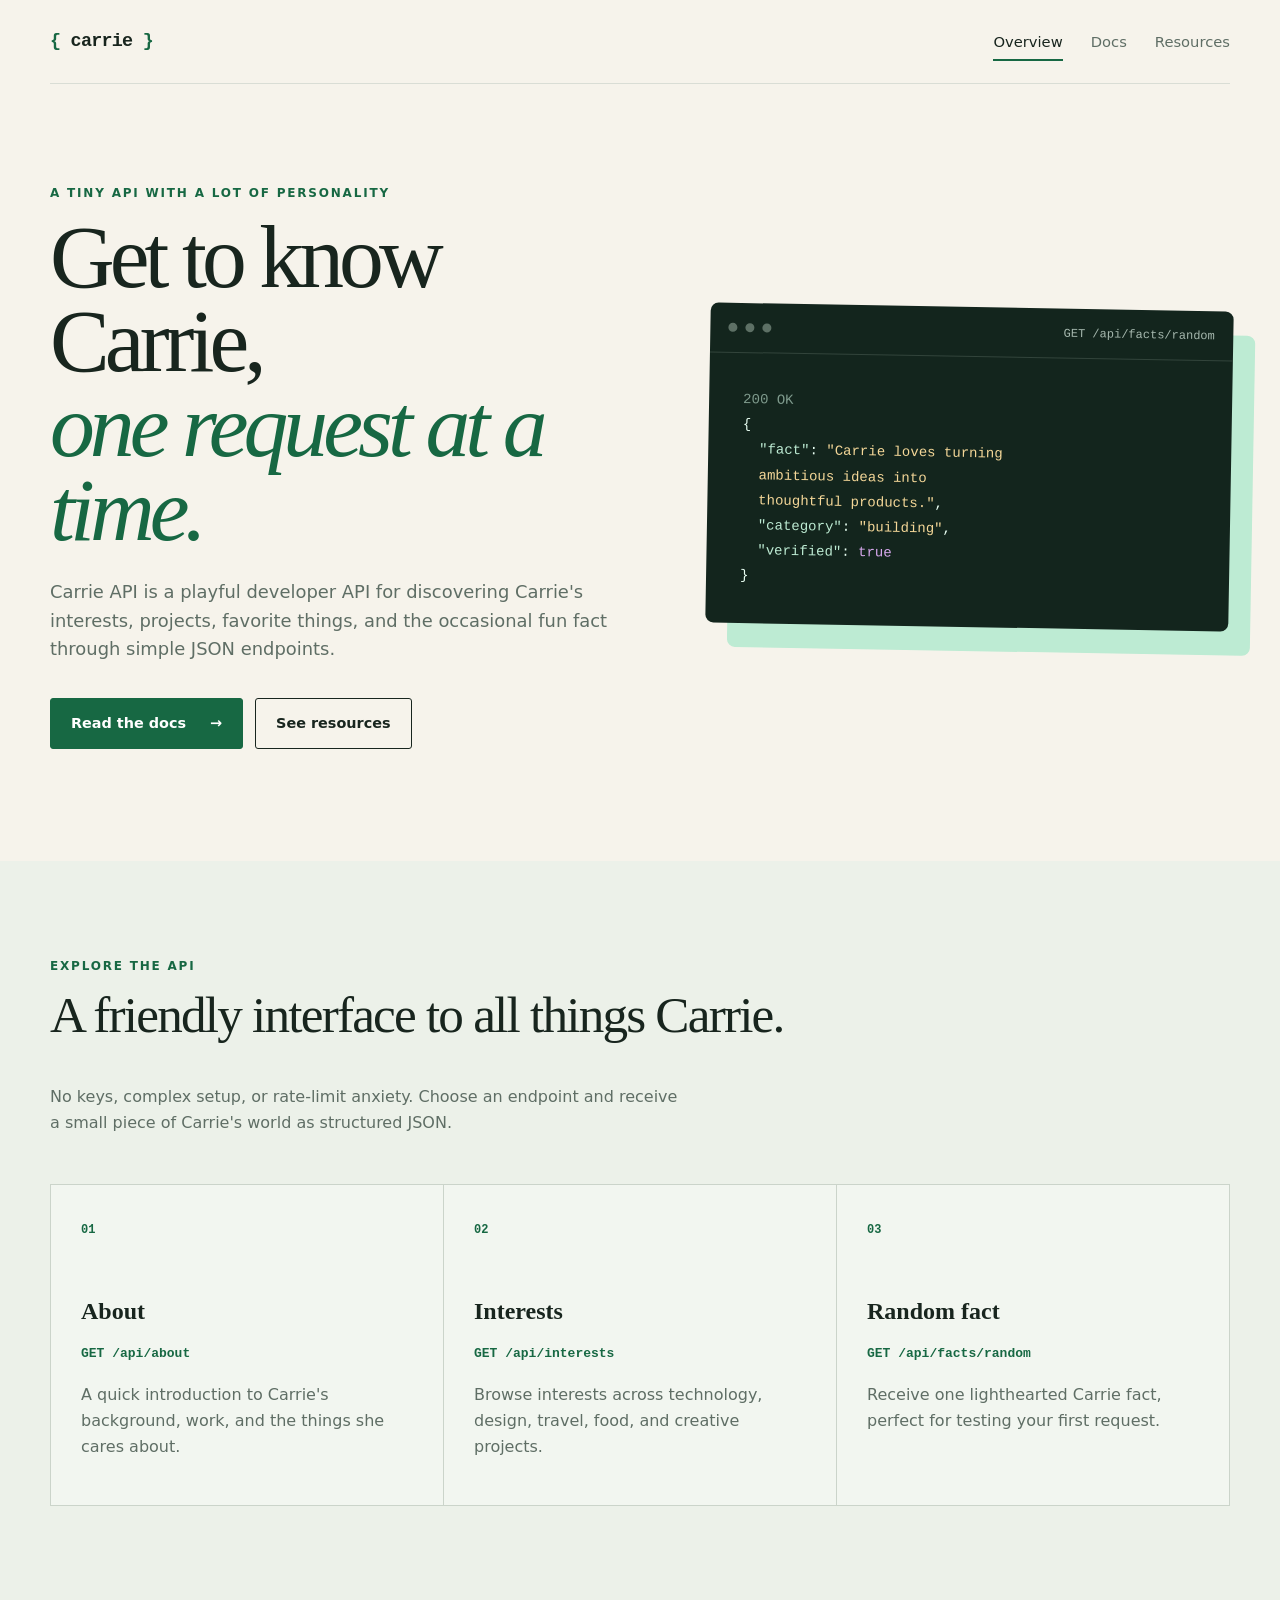
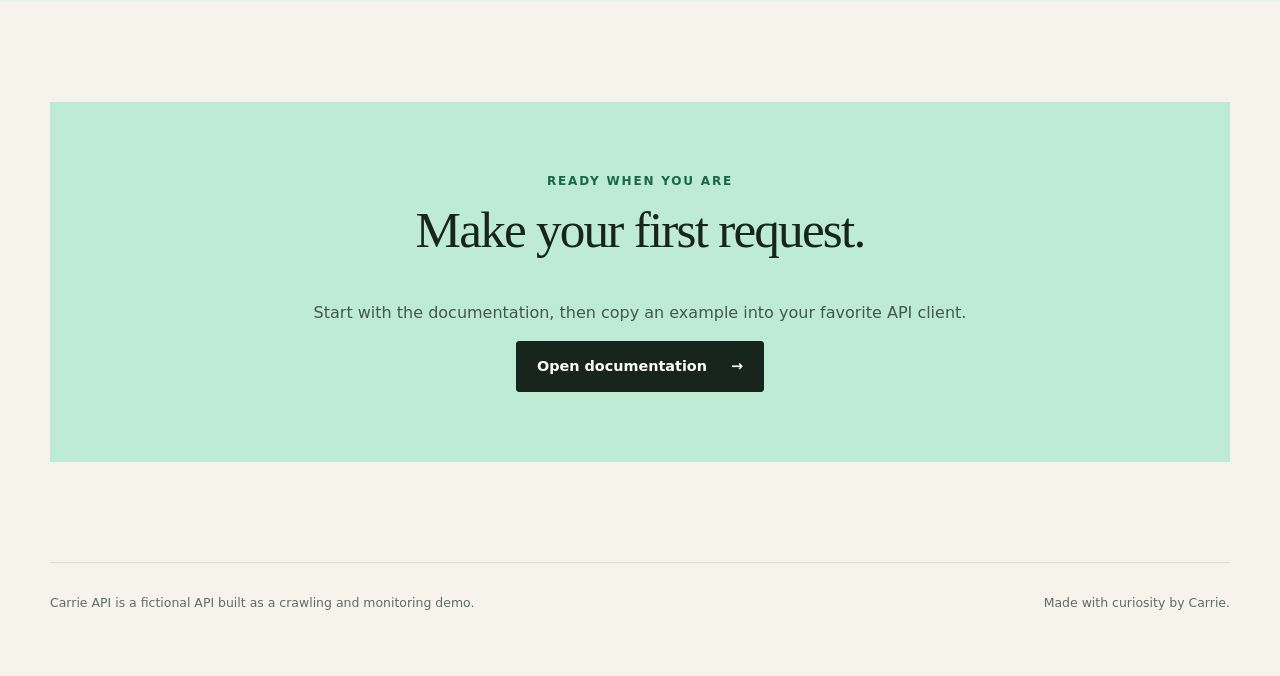
==== index.html @ 94f3b2f7 "Build initial Carrie API demo site" ====
<!doctype html>
<html lang="en">
  <head>
    <meta charset="UTF-8" />
    <meta name="viewport" content="width=device-width, initial-scale=1.0" />
    <meta name="description" content="Carrie API is a playful fictional API for exploring Carrie's interests, projects, and favorite things." />
    <title>Carrie API — Get to know Carrie, one request at a time</title>
    <link rel="stylesheet" href="/styles.css" />
  </head>
  <body>
    <header class="site-header">
      <a class="brand" href="/" aria-label="Carrie API home"><span>{</span> carrie <span>}</span></a>
      <nav aria-label="Primary navigation">
        <a aria-current="page" href="/">Overview</a>
        <a href="/docs/">Docs</a>
        <a href="/resources/">Resources</a>
      </nav>
    </header>

    <main>
      <section class="hero">
        <div>
          <p class="eyebrow">A tiny API with a lot of personality</p>
          <h1>Get to know Carrie,<br /><em>one request at a time.</em></h1>
          <p class="lede">Carrie API is a playful developer API for discovering Carrie's interests, projects, favorite things, and the occasional fun fact through simple JSON endpoints.</p>
          <div class="actions">
            <a class="button primary" href="/docs/">Read the docs <span>→</span></a>
            <a class="button secondary" href="/resources/">See resources</a>
          </div>
        </div>
        <div class="terminal" aria-label="Example Carrie API response">
          <div class="terminal-bar"><i></i><i></i><i></i><span>GET /api/facts/random</span></div>
          <pre><code><span class="muted">200 OK</span>
{
  <span class="key">"fact"</span>: <span class="value">"Carrie loves turning
  ambitious ideas into
  thoughtful products."</span>,
  <span class="key">"category"</span>: <span class="value">"building"</span>,
  <span class="key">"verified"</span>: <span class="bool">true</span>
}</code></pre>
        </div>
      </section>

      <section class="section">
        <p class="eyebrow">Explore the API</p>
        <h2>A friendly interface to all things Carrie.</h2>
        <p class="section-copy">No keys, complex setup, or rate-limit anxiety. Choose an endpoint and receive a small piece of Carrie's world as structured JSON.</p>
        <div class="card-grid">
          <article class="card"><span class="card-number">01</span><h3>About</h3><code>GET /api/about</code><p>A quick introduction to Carrie's background, work, and the things she cares about.</p></article>
          <article class="card"><span class="card-number">02</span><h3>Interests</h3><code>GET /api/interests</code><p>Browse interests across technology, design, travel, food, and creative projects.</p></article>
          <article class="card"><span class="card-number">03</span><h3>Random fact</h3><code>GET /api/facts/random</code><p>Receive one lighthearted Carrie fact, perfect for testing your first request.</p></article>
        </div>
      </section>

      <section class="cta">
        <p class="eyebrow">Ready when you are</p>
        <h2>Make your first request.</h2>
        <p>Start with the documentation, then copy an example into your favorite API client.</p>
        <a class="button dark" href="/docs/">Open documentation <span>→</span></a>
      </section>
    </main>

    <footer><p>Carrie API is a fictional API built as a crawling and monitoring demo.</p><p>Made with curiosity by Carrie.</p></footer>
  </body>
</html>
---- styles.css ----
:root { --ink:#18251e; --muted:#5f6e65; --paper:#f6f3eb; --card:#fffdf7; --mint:#bdebd3; --green:#176843; --line:#d9ddd5; --code:#13251d; }
* { box-sizing:border-box; }
html { scroll-behavior:smooth; }
body { margin:0; color:var(--ink); background:var(--paper); font-family:Inter,ui-sans-serif,system-ui,-apple-system,BlinkMacSystemFont,"Segoe UI",sans-serif; line-height:1.6; }
a { color:inherit; }
.site-header { width:min(1180px,calc(100% - 40px)); margin:auto; min-height:84px; display:flex; align-items:center; justify-content:space-between; border-bottom:1px solid var(--line); }
.brand { text-decoration:none; font-family:ui-monospace,SFMono-Regular,Menlo,monospace; font-size:1.15rem; font-weight:700; letter-spacing:-.04em; }
.brand span { color:var(--green); }
nav { display:flex; gap:28px; }
nav a { color:var(--muted); text-decoration:none; font-size:.92rem; padding:8px 0; }
nav a:hover,nav a[aria-current="page"] { color:var(--ink); box-shadow:inset 0 -2px var(--green); }
.hero { width:min(1180px,calc(100% - 40px)); margin:auto; padding:100px 0 112px; display:grid; grid-template-columns:1.05fr .95fr; align-items:center; gap:80px; }
.eyebrow { color:var(--green); font-size:.75rem; font-weight:800; letter-spacing:.15em; text-transform:uppercase; }
h1,h2,h3,p { margin-top:0; }
h1 { margin-bottom:26px; font-family:Georgia,"Times New Roman",serif; font-size:clamp(3.3rem,7vw,6.4rem); line-height:.94; letter-spacing:-.055em; font-weight:500; }
h1 em { color:var(--green); font-weight:400; }
h2 { font-family:Georgia,"Times New Roman",serif; font-size:clamp(2rem,4vw,3.3rem); line-height:1.05; letter-spacing:-.035em; font-weight:500; }
h3 { font-family:Georgia,"Times New Roman",serif; font-size:1.5rem; }
.lede { max-width:680px; color:var(--muted); font-size:1.12rem; }
.narrow { max-width:760px; }
.actions { margin-top:34px; display:flex; gap:12px; flex-wrap:wrap; }
.button { display:inline-flex; align-items:center; gap:24px; padding:13px 20px; border:1px solid var(--ink); border-radius:3px; text-decoration:none; font-weight:700; font-size:.9rem; }
.button.primary { color:white; background:var(--green); border-color:var(--green); }
.button.secondary { background:transparent; }
.button.dark { color:white; background:var(--ink); }
.button:hover { transform:translateY(-2px); }
.terminal { overflow:hidden; background:var(--code); color:#e9fff3; border-radius:8px; box-shadow:22px 24px 0 var(--mint); transform:rotate(1deg); }
.terminal-bar { height:50px; padding:0 18px; display:flex; align-items:center; gap:8px; border-bottom:1px solid #32443b; color:#a6b8ae; font:12px ui-monospace,monospace; }
.terminal-bar i { width:9px; height:9px; border-radius:50%; background:#5d7065; }
.terminal-bar span { margin-left:auto; }
.terminal pre { margin:0; padding:34px; font:14px/1.8 ui-monospace,SFMono-Regular,Menlo,monospace; white-space:pre-wrap; }
.terminal .muted { color:#7f9b8d; }.terminal .key { color:#bdebd3; }.terminal .value { color:#f4d798; }.terminal .bool { color:#d8a9ee; }
.section { padding:96px max(20px,calc((100% - 1180px)/2)); background:#ecf1e9; }
.section-copy { max-width:630px; color:var(--muted); }
.card-grid { margin-top:48px; display:grid; grid-template-columns:repeat(3,1fr); border-top:1px solid #cbd4ca; border-left:1px solid #cbd4ca; }
.card { min-height:280px; padding:30px; border-right:1px solid #cbd4ca; border-bottom:1px solid #cbd4ca; background:rgba(255,255,255,.3); }
.card-number,.example span { color:var(--green); font:700 .75rem ui-monospace,monospace; }
.card h3 { margin:52px 0 8px; }.card code,.endpoint code { color:var(--green); font-weight:700; }.card p { margin-top:18px; color:var(--muted); }
.cta { margin:100px auto; width:min(1180px,calc(100% - 40px)); padding:70px; background:var(--mint); text-align:center; }
.cta p:not(.eyebrow) { color:#44584c; }
footer { width:min(1180px,calc(100% - 40px)); margin:auto; padding:30px 0 50px; border-top:1px solid var(--line); display:flex; justify-content:space-between; color:var(--muted); font-size:.78rem; }
.article-layout { width:min(1180px,calc(100% - 40px)); margin:auto; padding:80px 0 120px; display:grid; grid-template-columns:210px minmax(0,760px); gap:90px; }
.article-layout aside { position:sticky; top:30px; align-self:start; display:flex; flex-direction:column; gap:10px; }
.article-layout aside a { color:var(--muted); text-decoration:none; }.article-layout article h1,.page-main h1 { font-size:clamp(3rem,6vw,5.4rem); }
.article-layout article section { padding:48px 0; border-top:1px solid var(--line); }.article-layout article section:first-of-type { margin-top:60px; }
.article-layout article p,.example p { color:var(--muted); }
.code-block { overflow:auto; margin:24px 0 0; padding:24px; background:var(--code); color:#d8eee1; border-radius:5px; font:13px/1.7 ui-monospace,SFMono-Regular,Menlo,monospace; }
.endpoint { padding:20px 0; border-bottom:1px solid var(--line); }.endpoint p { margin:8px 0 0; }
.next-link { margin-top:36px; padding:24px 0; display:flex; justify-content:space-between; border-top:1px solid var(--line); }.next-link span { color:var(--muted); }
.page-main { width:min(1000px,calc(100% - 40px)); margin:auto; padding:90px 0 30px; }
.example-list { margin-top:70px; }.example { display:grid; grid-template-columns:1fr 1.15fr; gap:70px; align-items:center; padding:60px 0; border-top:1px solid var(--line); }.example h2 { margin:18px 0 12px; }.example .code-block { margin:0; }
@media (max-width:800px) { .hero { grid-template-columns:1fr; padding-top:70px; gap:54px; }.terminal { transform:none; box-shadow:12px 14px 0 var(--mint); }.card-grid { grid-template-columns:1fr; }.article-layout { grid-template-columns:1fr; padding-top:50px; }.article-layout aside { position:static; flex-direction:row; flex-wrap:wrap; }.example { grid-template-columns:1fr; gap:20px; }.cta { padding:50px 24px; } }
@media (max-width:560px) { .site-header { align-items:flex-start; padding:20px 0; gap:16px; }.site-header nav { gap:14px; flex-wrap:wrap; justify-content:flex-end; }.hero { padding-bottom:80px; }h1 { font-size:3rem; }.terminal pre { padding:22px; font-size:12px; }.card { min-height:230px; }.cta { margin:60px auto; }footer { display:block; } }
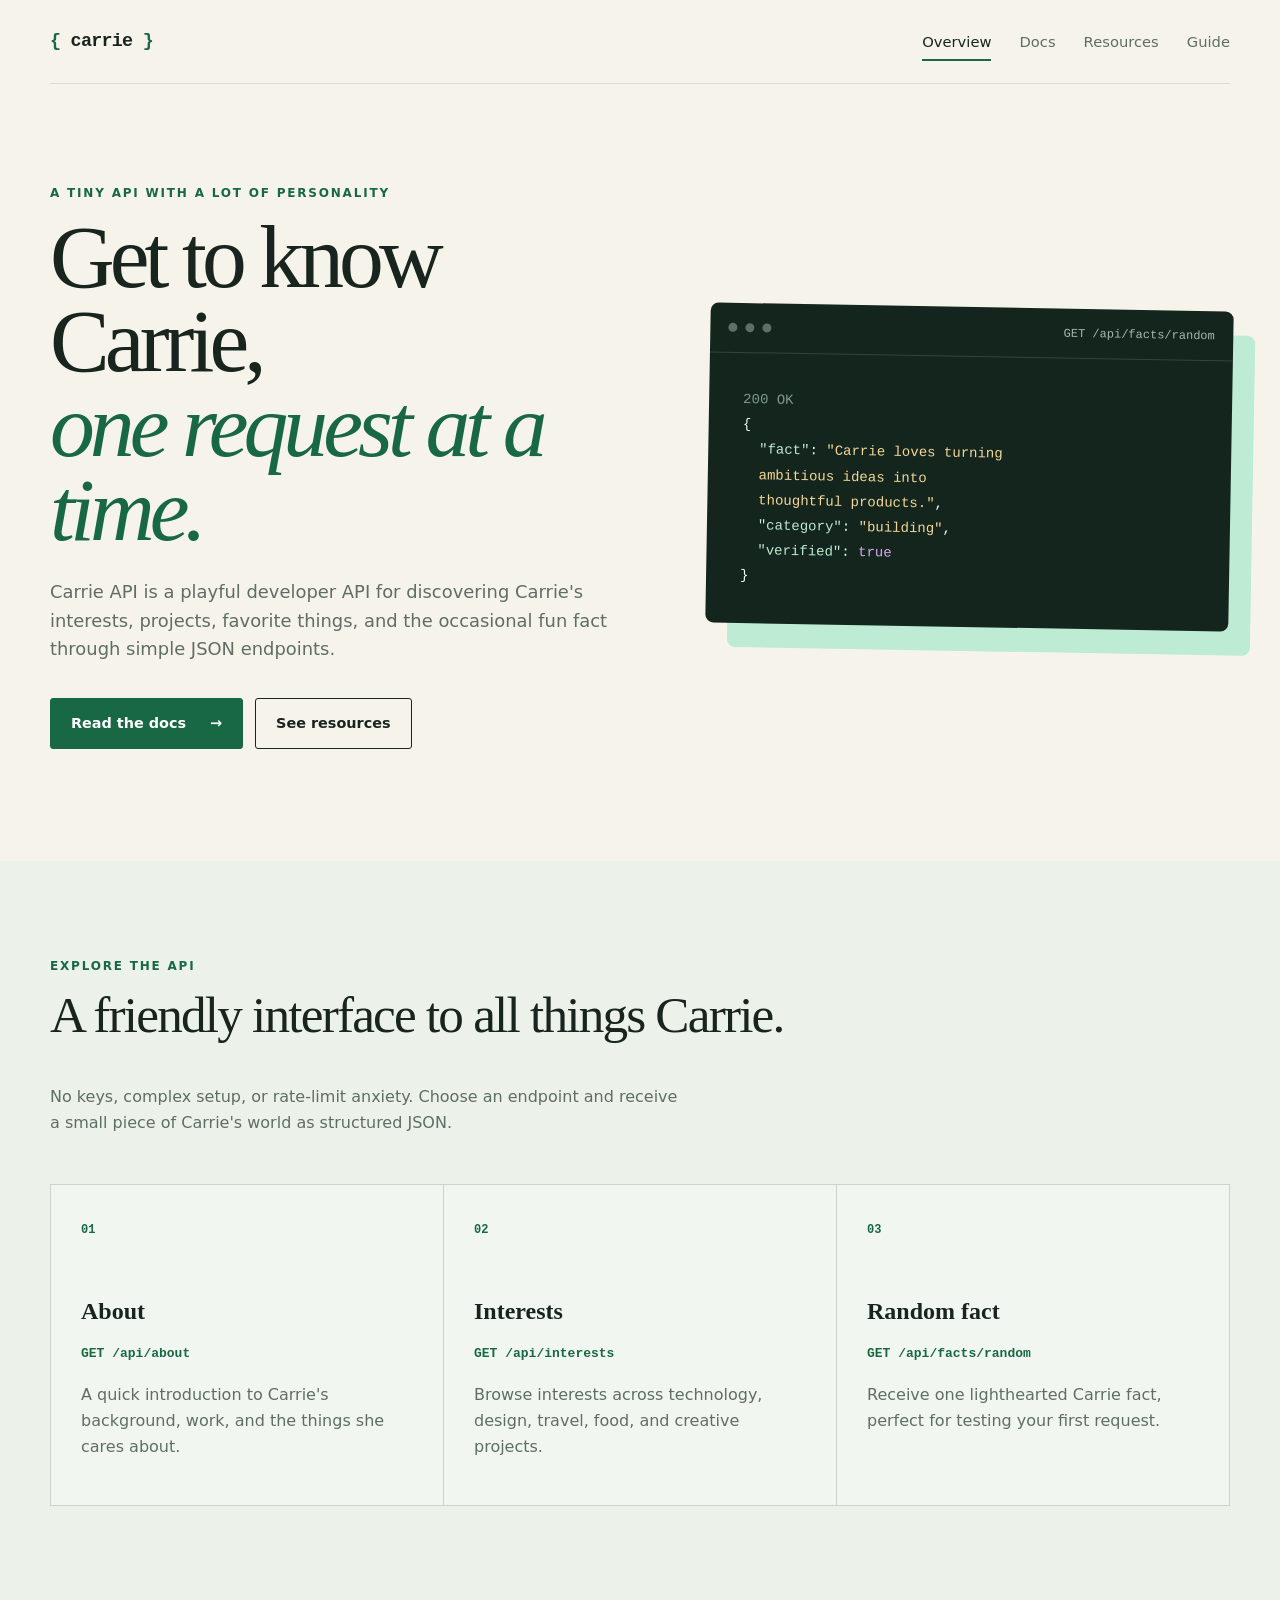
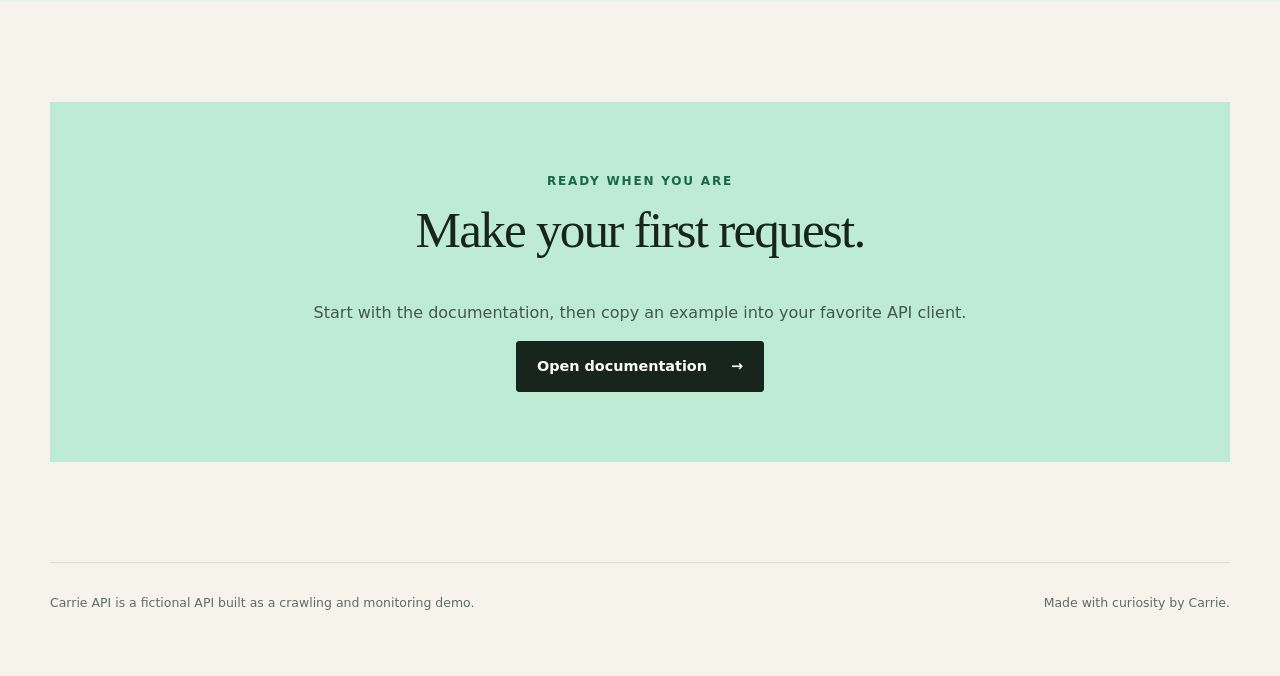
==== commit 9c34e8d3: "Add first request guide for monitoring demo" ====
--- a/index.html
+++ b/index.html
@@ -14,6 +14,7 @@
         <a aria-current="page" href="/">Overview</a>
         <a href="/docs/">Docs</a>
         <a href="/resources/">Resources</a>
+        <a href="/guides/first-request/">Guide</a>
       </nav>
     </header>
 
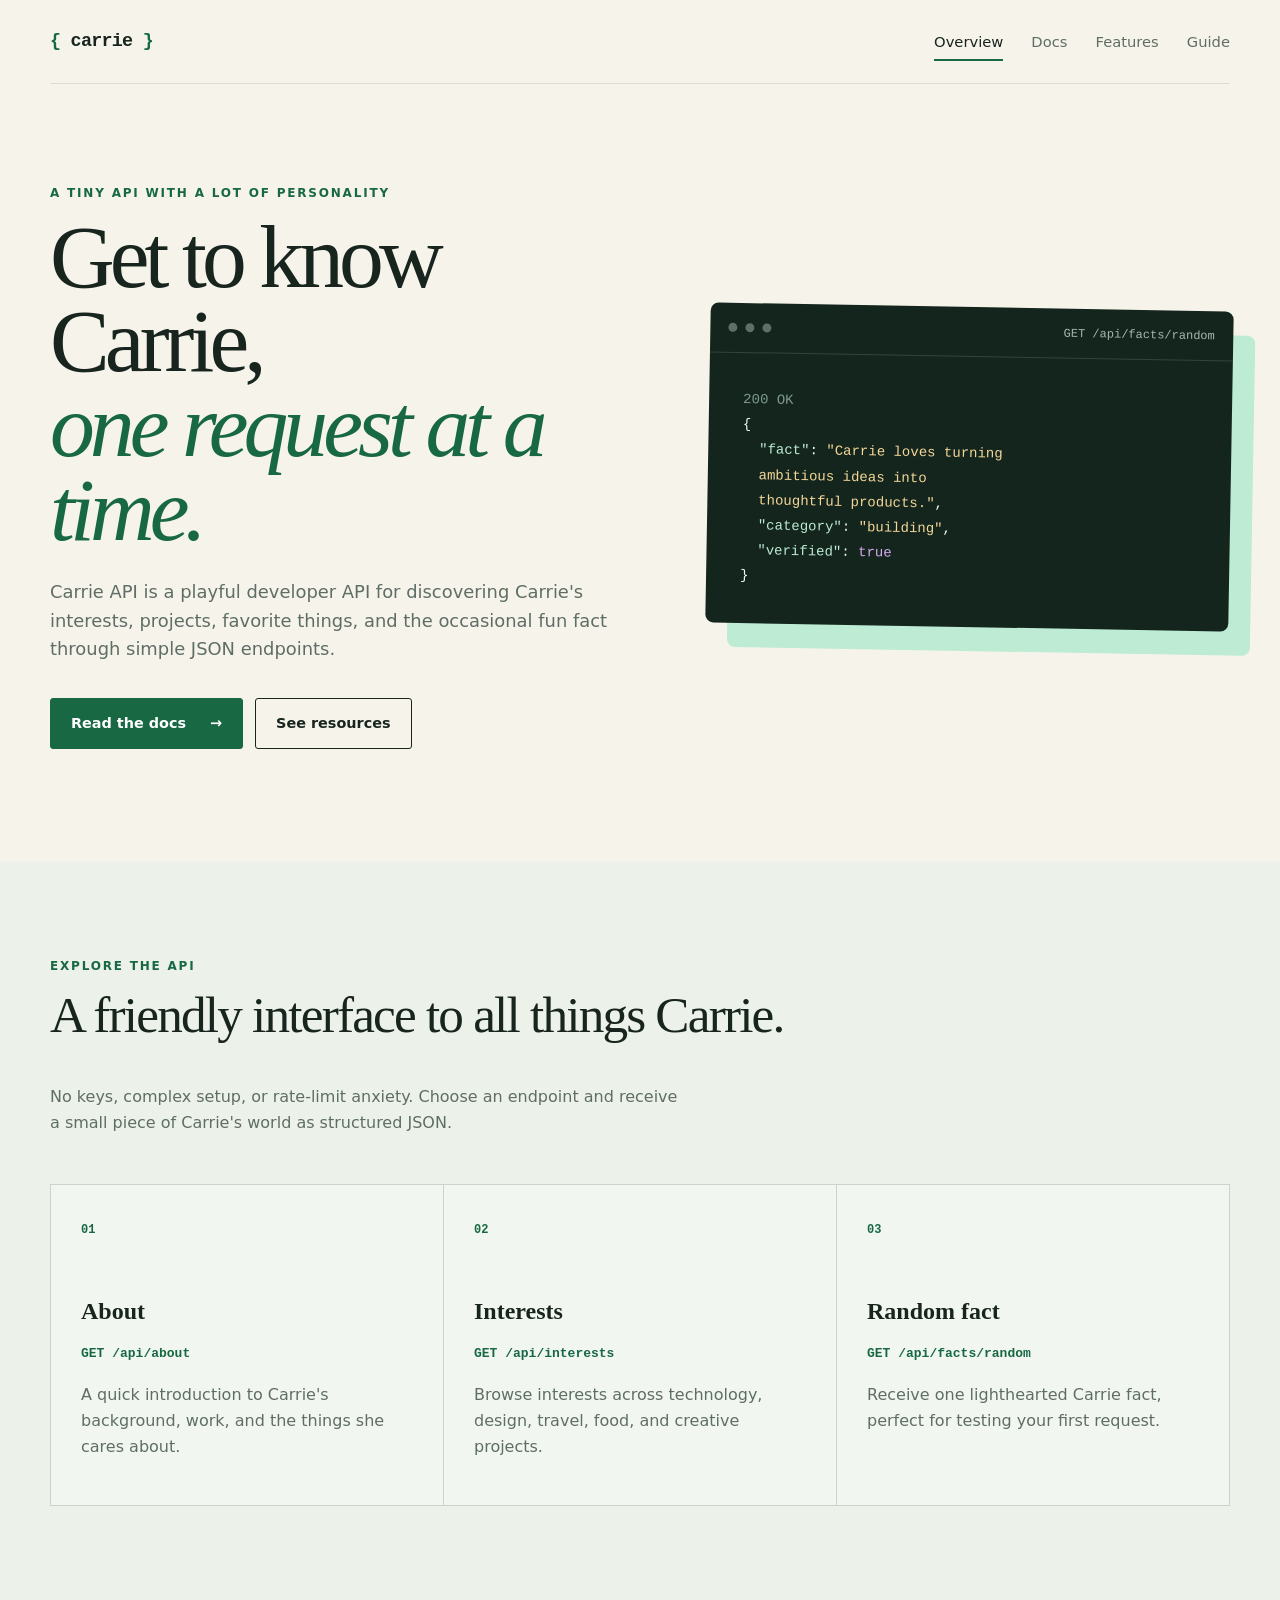
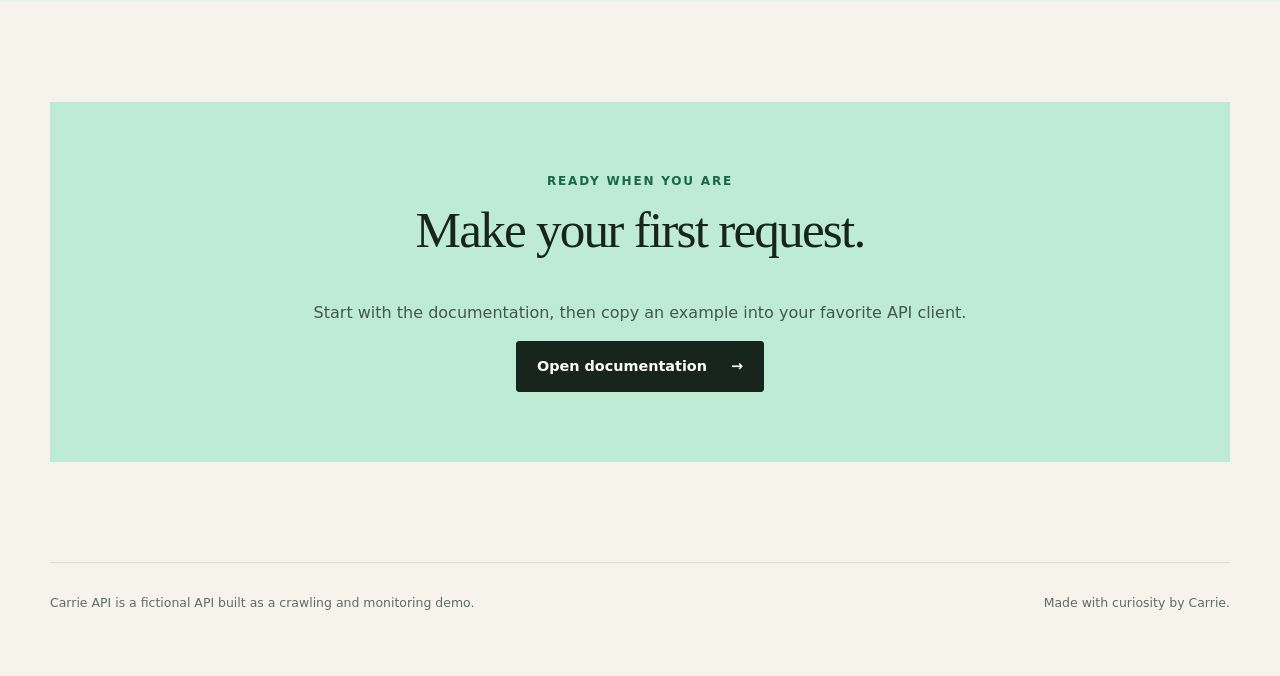
==== commit 16d4f855: "Prepare mixed changes for monitoring history demo" ====
--- a/index.html
+++ b/index.html
@@ -13,7 +13,7 @@
       <nav aria-label="Primary navigation">
         <a aria-current="page" href="/">Overview</a>
         <a href="/docs/">Docs</a>
-        <a href="/resources/">Resources</a>
+        <a href="/features/">Features</a>
         <a href="/guides/first-request/">Guide</a>
       </nav>
     </header>
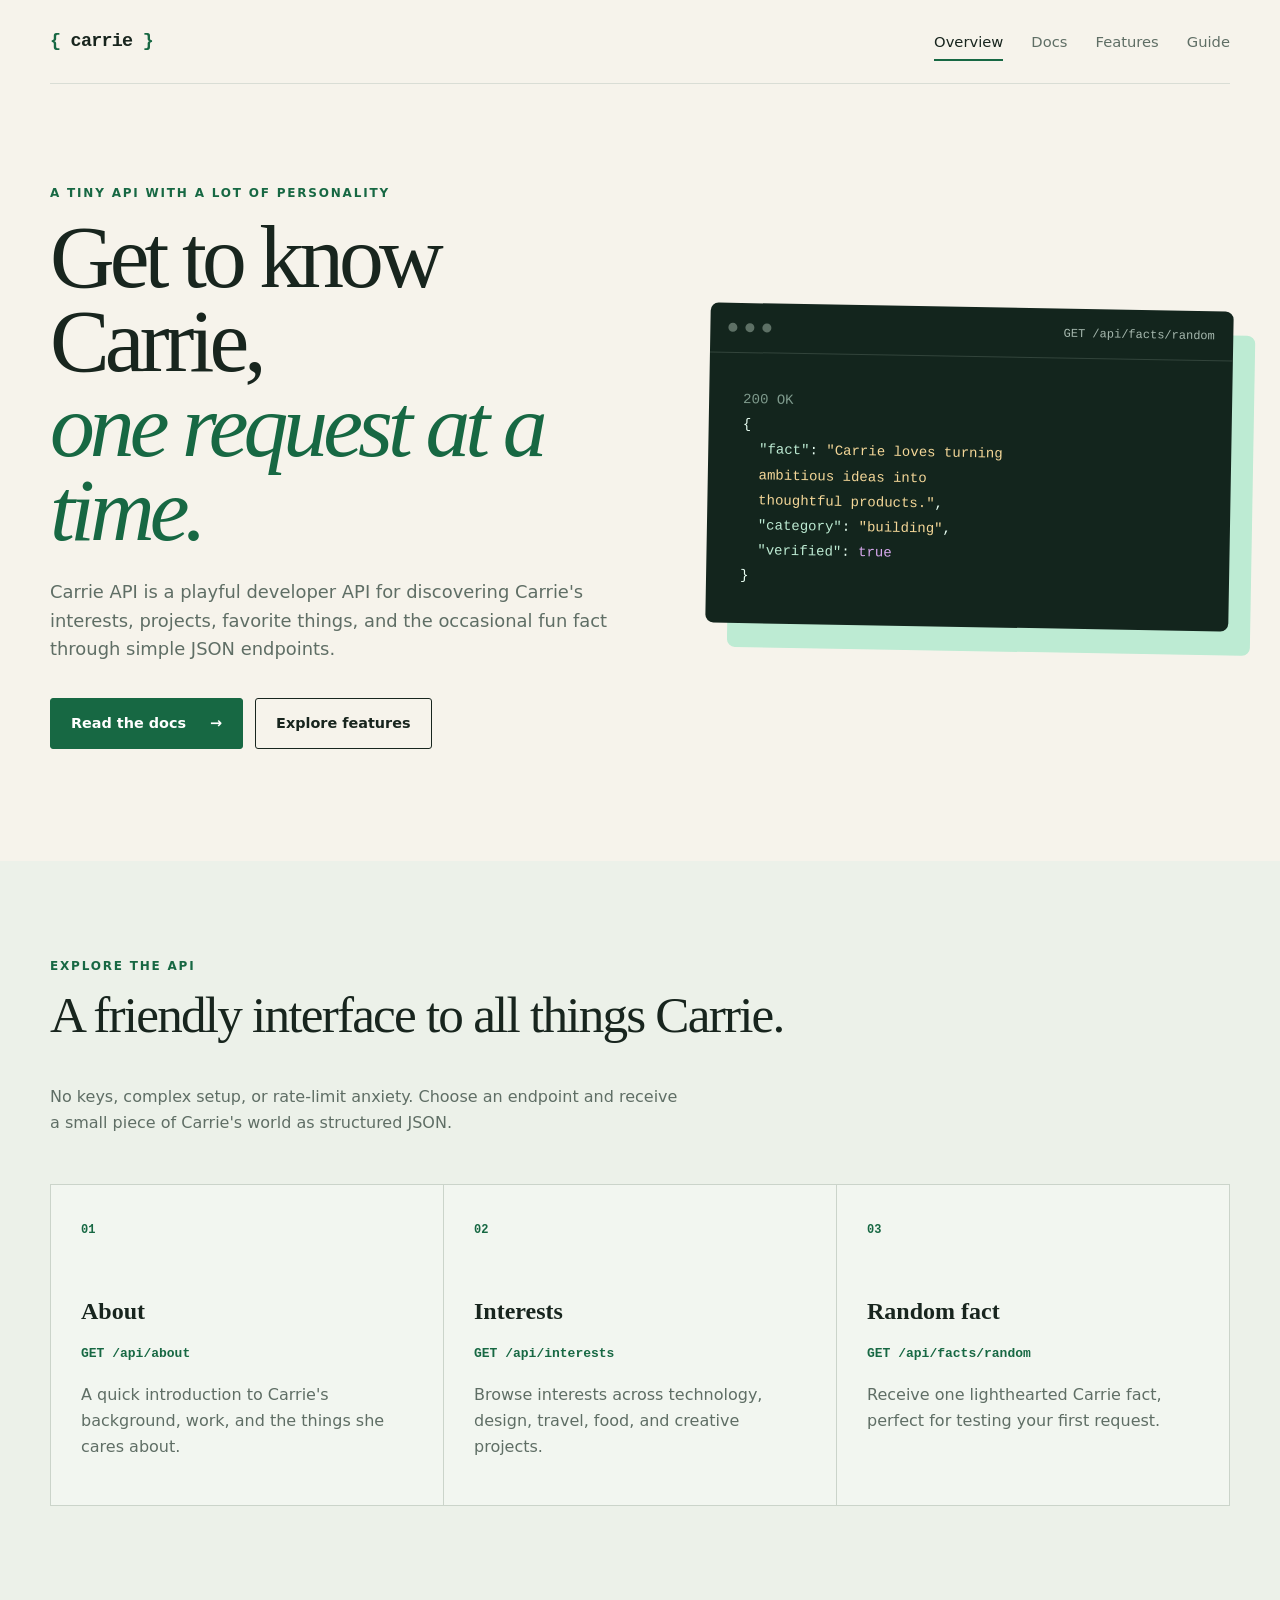
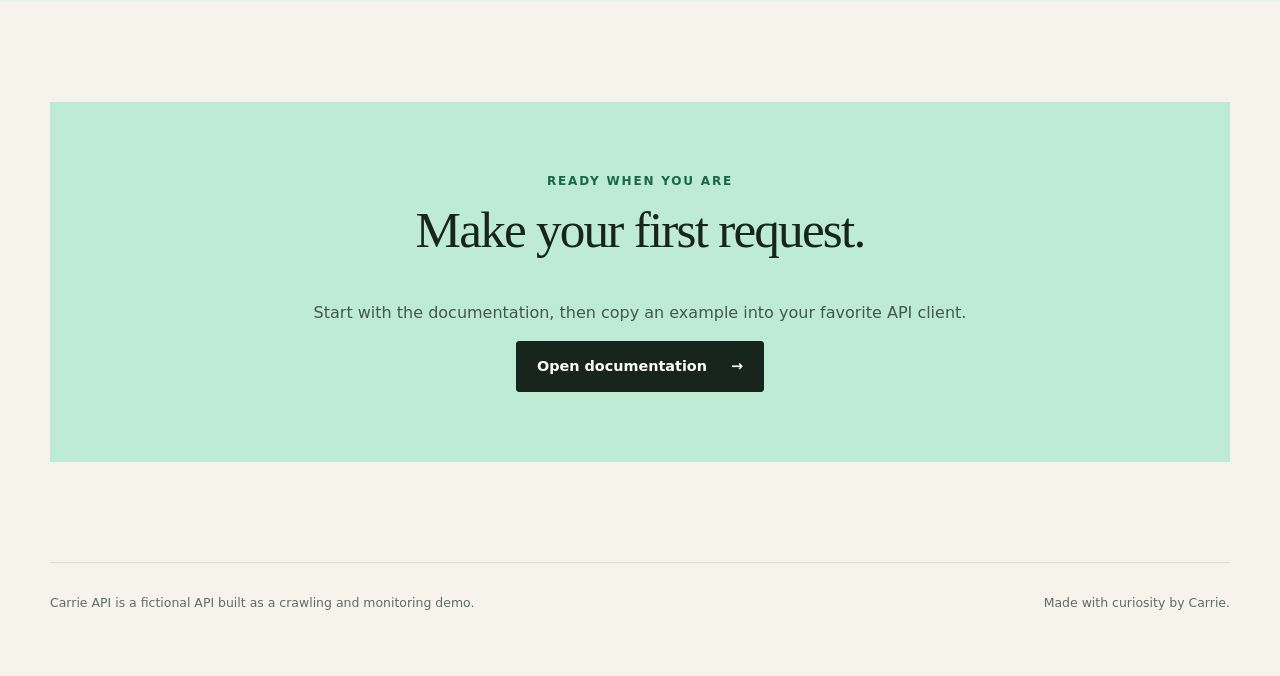
==== commit d6f99e9a: "Remove stale resource links" ====
--- a/index.html
+++ b/index.html
@@ -26,7 +26,7 @@
           <p class="lede">Carrie API is a playful developer API for discovering Carrie's interests, projects, favorite things, and the occasional fun fact through simple JSON endpoints.</p>
           <div class="actions">
             <a class="button primary" href="/docs/">Read the docs <span>→</span></a>
-            <a class="button secondary" href="/resources/">See resources</a>
+            <a class="button secondary" href="/features/">Explore features</a>
           </div>
         </div>
         <div class="terminal" aria-label="Example Carrie API response">
